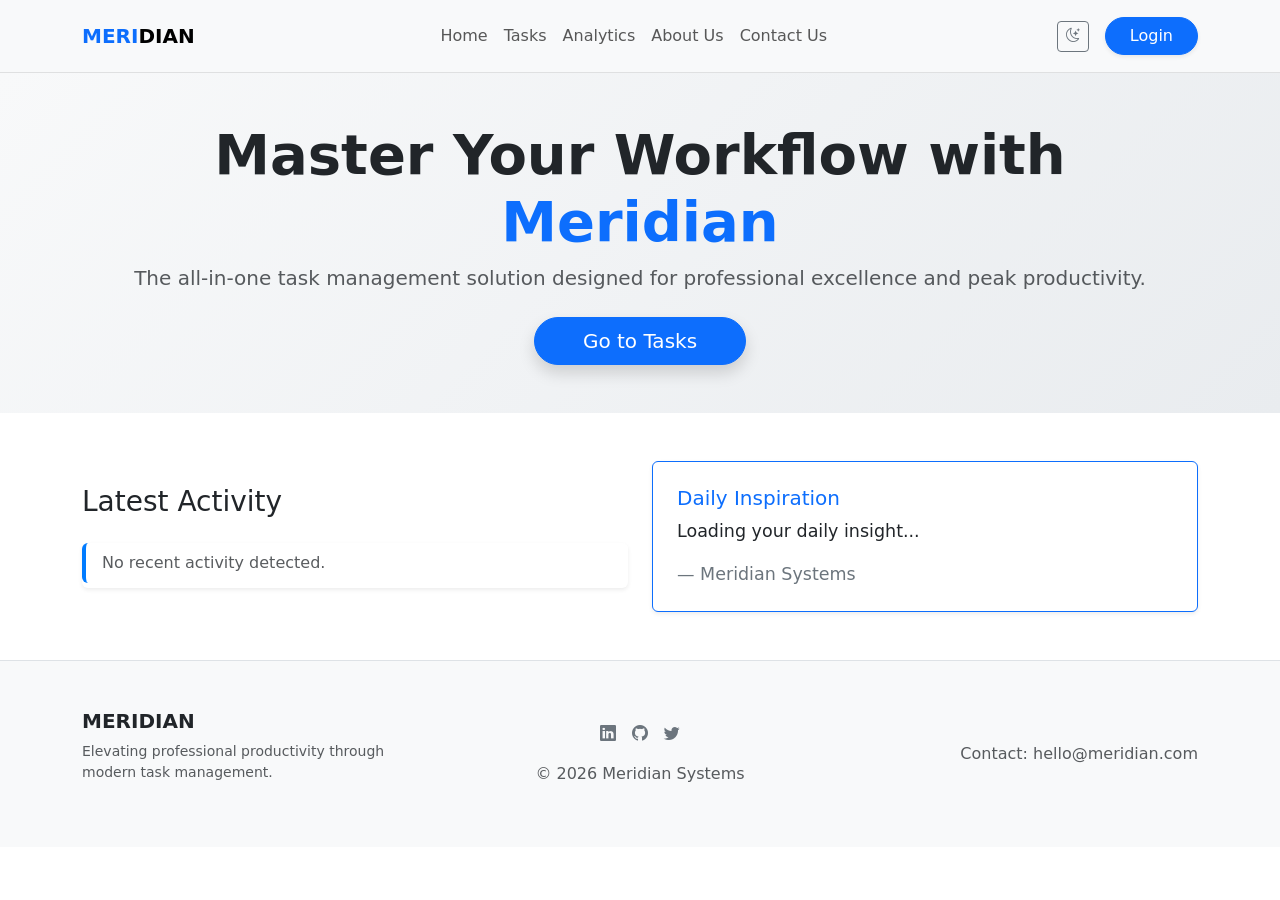
==== index.html @ 21f2f304 "Fix: Improve text visibility in Header and Footer during Dark Mode using CSS overrides" ====
<!DOCTYPE html>
<html lang="en">
<head>
    <meta charset="UTF-8">
    <meta name="viewport" content="width=device-width, initial-scale=1.0">
    <title>Meridian | Home</title>
    
    <meta name="description" content="Meridian: Professional Task Management for high-performance teams.">

    <link href="https://cdn.jsdelivr.net/npm/bootstrap@5.3.0/dist/css/bootstrap.min.css" rel="stylesheet">
    <link rel="stylesheet" href="https://cdn.jsdelivr.net/npm/bootstrap-icons@1.11.0/font/bootstrap-icons.css">
    
    <link rel="stylesheet" href="css/global.css">
    <link rel="stylesheet" href="css/home.css">

    <script src="https://code.jquery.com/jquery-3.7.1.min.js" defer></script>
    <script src="js/main.js" defer></script>
    <script src="js/api.js" defer></script>
</head>
<body class="d-flex flex-column min-vh-100">

    <div id="header-placeholder"></div>

    <main id="home-content">
        <section class="hero-section py-5 bg-light">
            <div class="container text-center">
                <h1 class="display-4 fw-bold">Master Your Workflow with <span class="text-primary">Meridian</span></h1>
                <p class="lead text-muted mb-4">The all-in-one task management solution designed for professional excellence and peak productivity.</p>
                <a href="tasks.html" class="btn btn-primary btn-lg px-5 rounded-pill shadow">Go to Tasks</a>
            </div>
        </section>

        <section class="activity-section py-5">
            <div class="container">
                <div class="row align-items-center">
                    <div class="col-md-6">
                        <h2 class="h3 mb-4">Latest Activity</h2>
                        <ul id="activity-list" class="list-group list-group-flush shadow-sm rounded">
                            <li class="list-group-item text-muted">No recent activity detected.</li>
                        </ul>
                    </div>
                    <div class="col-md-6">
                        <div id="api-quote-container" class="p-4 border rounded shadow-sm bg-white border-primary">
                            <h4 class="h5 text-primary">Daily Inspiration</h4>
                            <blockquote class="blockquote mb-0">
                                <p id="quote-text" class="small">Loading your daily insight...</p>
                                <footer id="quote-author" class="blockquote-footer mt-1">Meridian Systems</footer>
                            </blockquote>
                        </div>
                    </div>
                </div>
            </div>
        </section>
    </main>

    <div id="footer-placeholder"></div>

</body>
</html>
---- css/global.css ----
/* Meridian Global Styles */
:root {
    --meridian-primary: #007bff; /* Professional Blue */
    --meridian-dark: #121212;
    --meridian-light: #ffffff;
    --transition-speed: 0.3s;
}

body {
    transition: background-color var(--transition-speed), color var(--transition-speed);
}

/* Sticky Header styling [cite: 18] */
.sticky-header {
    position: sticky;
    top: 0;
    z-index: 1000;
    backdrop-filter: blur(10px); /* Modern glassmorphism */
    border-bottom: 1px solid rgba(0,0,0,0.1);
}

/* Dark Mode Overrides [cite: 22] */
body.dark-mode {
    background-color: var(--meridian-dark);
    color: var(--meridian-light);
}

body.dark-mode .sticky-header {
    background-color: rgba(18, 18, 18, 0.8);
    border-bottom-color: rgba(255,255,255,0.1);
}

/* Dark Mode Refinements */
body.dark-mode {
    background-color: #121212;
    color: #e0e0e0;
}

/* Ensure injected nav changes color */
body.dark-mode .navbar {
    background-color: #1f1f1f !important;
    border-bottom: 1px solid #333;
}

body.dark-mode .nav-link {
    color: #b0b0b0 !important;
}

body.dark-mode .nav-link.active {
    color: var(--meridian-primary) !important;
}

body.dark-mode .bg-light {
    background-color: #1a1a1a !important;
}

/* Smooth transitions for all themeable elements */
.navbar, .nav-link, body, .btn, .card, .list-group-item {
    transition: background-color 0.3s ease, color 0.3s ease, border-color 0.3s ease;
}
---- css/home.css ----
/* Home Page Specifics */
.hero-section {
    padding: 100px 0;
    background: linear-gradient(135deg, #f8f9fa 0%, #e9ecef 100%);
}

#activity-list .list-group-item {
    border-left: 4px solid var(--meridian-primary);
    margin-bottom: 5px;
    transition: transform 0.2s;
}

#activity-list .list-group-item:hover {
    transform: translateX(10px);
    background-color: rgba(0, 123, 255, 0.05);
}

#api-quote-container {
    transition: all 0.3s ease;
}

body.dark-mode .hero-section {
    background: linear-gradient(135deg, #1a1a1a 0%, #121212 100%);
}

body.dark-mode #api-quote-container {
    background-color: #1e1e1e;
    border-color: #333;
}
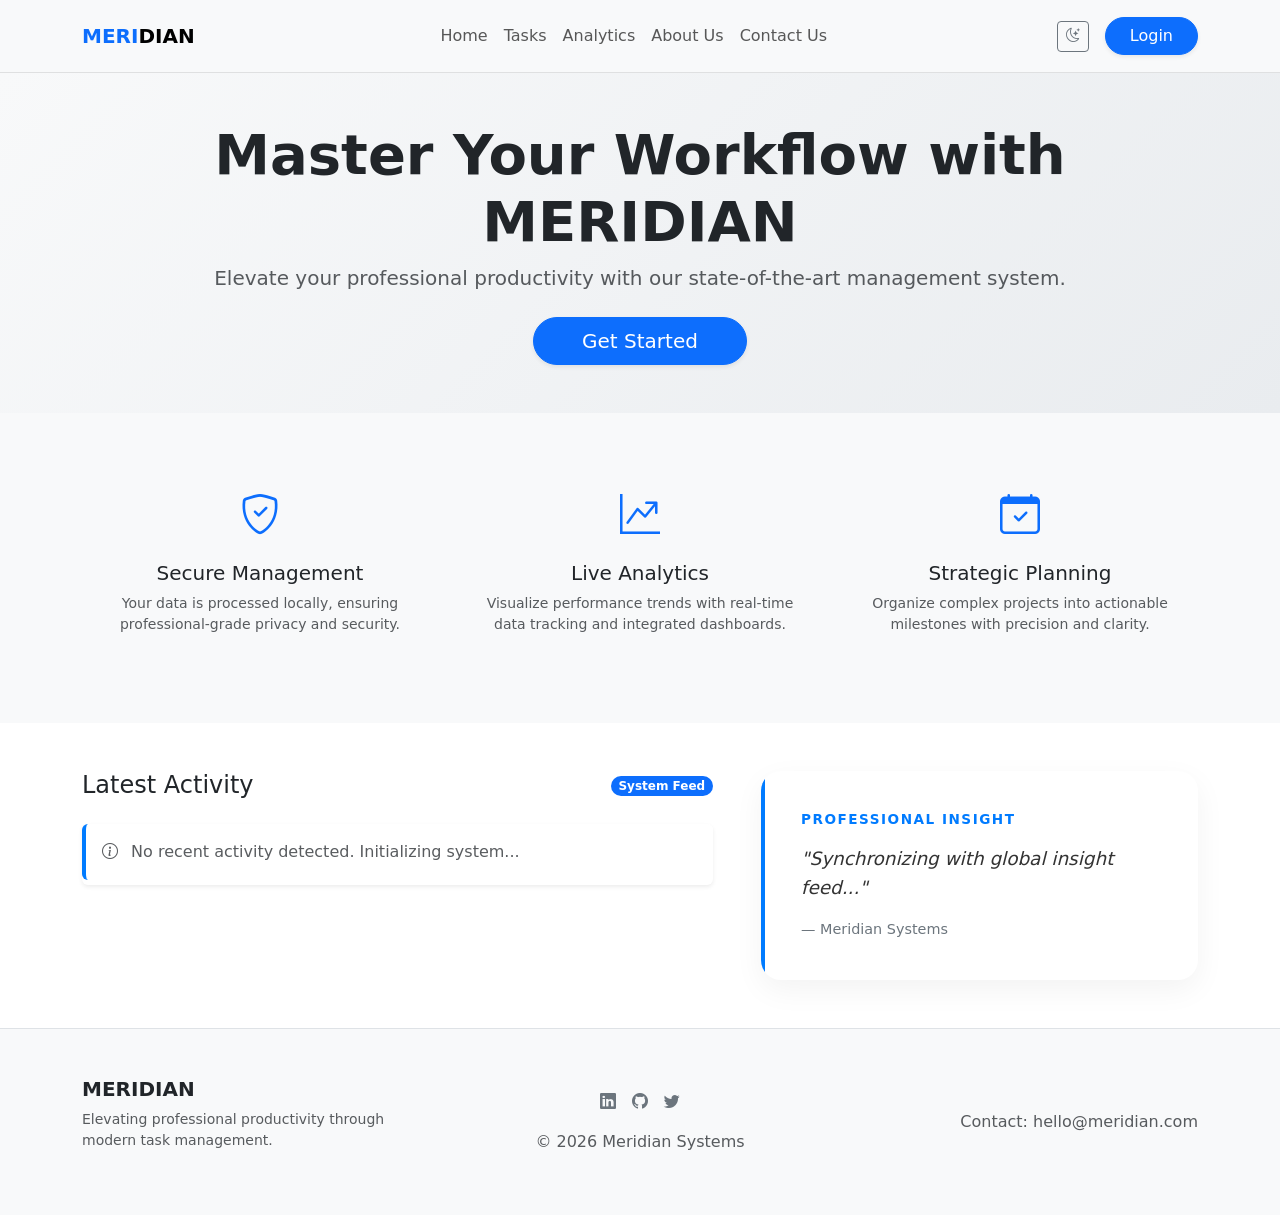
==== commit c9255319: "UI: Replace Adaptive UI section with Strategic Planning for a more professional home page tone" ====
--- a/index.html
+++ b/index.html
@@ -3,9 +3,10 @@
 <head>
     <meta charset="UTF-8">
     <meta name="viewport" content="width=device-width, initial-scale=1.0">
-    <title>Meridian | Home</title>
+    <title>Meridian | Professional Task Management</title>
     
-    <meta name="description" content="Meridian: Professional Task Management for high-performance teams.">
+    <meta name="description" content="Meridian: A modern task management solution for professional productivity.">
+    <meta name="author" content="Your Name">
 
     <link href="https://cdn.jsdelivr.net/npm/bootstrap@5.3.0/dist/css/bootstrap.min.css" rel="stylesheet">
     <link rel="stylesheet" href="https://cdn.jsdelivr.net/npm/bootstrap-icons@1.11.0/font/bootstrap-icons.css">
@@ -14,6 +15,7 @@
     <link rel="stylesheet" href="css/home.css">
 
     <script src="https://code.jquery.com/jquery-3.7.1.min.js" defer></script>
+    <script src="https://cdn.jsdelivr.net/npm/bootstrap@5.3.0/dist/js/bootstrap.bundle.min.js" defer></script>
     <script src="js/main.js" defer></script>
     <script src="js/api.js" defer></script>
 </head>
@@ -21,36 +23,72 @@
 
     <div id="header-placeholder"></div>
 
-    <main id="home-content">
-        <section class="hero-section py-5 bg-light">
+    <main id="home-content" class="flex-grow-1">
+        
+        <section class="hero-section py-5">
             <div class="container text-center">
-                <h1 class="display-4 fw-bold">Master Your Workflow with <span class="text-primary">Meridian</span></h1>
-                <p class="lead text-muted mb-4">The all-in-one task management solution designed for professional excellence and peak productivity.</p>
-                <a href="tasks.html" class="btn btn-primary btn-lg px-5 rounded-pill shadow">Go to Tasks</a>
+                <h1 class="display-4 fw-bold">Master Your Workflow with <span class="brand-accent">MERI</span>DIAN</h1>
+                <p class="lead text-muted mb-4">Elevate your professional productivity with our state-of-the-art management system.</p>
+                <a href="tasks.html" class="btn btn-primary btn-lg px-5 rounded-pill shadow-sm">Get Started</a>
+            </div>
+        </section>
+
+        <section class="features-section py-5 bg-light">
+            <div class="container">
+                <div class="row g-4">
+                    <div class="col-md-4">
+                        <div class="feature-card p-4 text-center">
+                            <i class="bi bi-shield-check text-primary fs-1"></i>
+                            <h3 class="h5 mt-3">Secure Management</h3>
+                            <p class="text-muted small">Your data is processed locally, ensuring professional-grade privacy and security.</p>
+                        </div>
+                    </div>
+                    <div class="col-md-4">
+                        <div class="feature-card p-4 text-center">
+                            <i class="bi bi-graph-up-arrow text-primary fs-1"></i>
+                            <h3 class="h5 mt-3">Live Analytics</h3>
+                            <p class="text-muted small">Visualize performance trends with real-time data tracking and integrated dashboards.</p>
+                        </div>
+                    </div>
+                    <div class="col-md-4">
+                        <div class="feature-card p-4 text-center">
+                            <i class="bi bi-calendar-check text-primary fs-1"></i>
+                            <h3 class="h5 mt-3">Strategic Planning</h3>
+                            <p class="text-muted small">Organize complex projects into actionable milestones with precision and clarity.</p>
+                        </div>
+                    </div>
+                </div>
             </div>
         </section>
 
         <section class="activity-section py-5">
             <div class="container">
-                <div class="row align-items-center">
-                    <div class="col-md-6">
-                        <h2 class="h3 mb-4">Latest Activity</h2>
+                <div class="row g-5">
+                    <div class="col-lg-7">
+                        <div class="d-flex align-items-center justify-content-between mb-4">
+                            <h2 class="h4 mb-0">Latest Activity</h2>
+                            <span class="badge bg-primary rounded-pill">System Feed</span>
+                        </div>
                         <ul id="activity-list" class="list-group list-group-flush shadow-sm rounded">
-                            <li class="list-group-item text-muted">No recent activity detected.</li>
+                            <li class="list-group-item text-muted py-3">
+                                <i class="bi bi-info-circle me-2"></i> No recent activity detected. Initializing system...
+                            </li>
                         </ul>
                     </div>
-                    <div class="col-md-6">
-                        <div id="api-quote-container" class="p-4 border rounded shadow-sm bg-white border-primary">
-                            <h4 class="h5 text-primary">Daily Inspiration</h4>
+
+                    <div class="col-lg-5">
+                        <div id="api-quote-container">
+                            <h4 class="mb-3">Professional Insight</h4>
                             <blockquote class="blockquote mb-0">
-                                <p id="quote-text" class="small">Loading your daily insight...</p>
-                                <footer id="quote-author" class="blockquote-footer mt-1">Meridian Systems</footer>
+                                <p id="quote-text">"Synchronizing with global insight feed..."</p>
+                                <footer id="quote-author" class="blockquote-footer mt-2">Meridian Systems</footer>
                             </blockquote>
                         </div>
                     </div>
                 </div>
             </div>
         </section>
+
     </main>
 
     <div id="footer-placeholder"></div>
--- a/css/global.css
+++ b/css/global.css
@@ -10,7 +10,7 @@
     transition: background-color var(--transition-speed), color var(--transition-speed);
 }
 
-/* Sticky Header styling [cite: 18] */
+/* Sticky Header styling */
 .sticky-header {
     position: sticky;
     top: 0;
@@ -19,10 +19,63 @@
     border-bottom: 1px solid rgba(0,0,0,0.1);
 }
 
-/* Dark Mode Overrides [cite: 22] */
+/* --- FIX: Modern Navigation Hover Effects --- */
+.nav-link {
+    position: relative;
+    font-weight: 500;
+    transition: color 0.3s ease, transform 0.2s ease !important;
+}
+
+/* Fixed: Modern color change and slight lift on hover */
+.nav-link:hover {
+    color: var(--meridian-primary) !important;
+    transform: translateY(-2px); 
+}
+
+/* Fixed: Modern indicator for the Active page */
+.nav-link.active {
+    color: var(--meridian-primary) !important;
+    font-weight: 700;
+}
+
+/* --- Dark Mode Base Overrides --- */
 body.dark-mode {
     background-color: var(--meridian-dark);
-    color: var(--meridian-light);
+    color: #e0e0e0; 
+}
+
+/* --- Dark Mode Visibility Overrides for Header/Footer --- */
+body.dark-mode .navbar, 
+body.dark-mode footer,
+body.dark-mode .bg-light {
+    background-color: #1f1f1f !important;
+    color: #f8f9fa !important;
+}
+
+body.dark-mode .text-muted {
+    color: #b0b0b0 !important;
+}
+
+body.dark-mode .nav-link {
+    color: #e0e0e0 !important;
+}
+
+/* Fixed: Hover state for dark mode specifically */
+body.dark-mode .nav-link:hover {
+    color: #4dabff !important; /* Slightly lighter blue for better contrast on dark */
+}
+
+body.dark-mode .navbar-brand {
+    color: #ffffff !important;
+}
+
+body.dark-mode .border-top,
+body.dark-mode .border-bottom {
+    border-color: #333 !important;
+}
+
+body.dark-mode footer .text-secondary {
+    color: #adb5bd !important;
 }
 
 body.dark-mode .sticky-header {
@@ -30,30 +83,6 @@
     border-bottom-color: rgba(255,255,255,0.1);
 }
 
-/* Dark Mode Refinements */
-body.dark-mode {
-    background-color: #121212;
-    color: #e0e0e0;
-}
-
-/* Ensure injected nav changes color */
-body.dark-mode .navbar {
-    background-color: #1f1f1f !important;
-    border-bottom: 1px solid #333;
-}
-
-body.dark-mode .nav-link {
-    color: #b0b0b0 !important;
-}
-
-body.dark-mode .nav-link.active {
-    color: var(--meridian-primary) !important;
-}
-
-body.dark-mode .bg-light {
-    background-color: #1a1a1a !important;
-}
-
 /* Smooth transitions for all themeable elements */
 .navbar, .nav-link, body, .btn, .card, .list-group-item {
     transition: background-color 0.3s ease, color 0.3s ease, border-color 0.3s ease;
--- a/css/home.css
+++ b/css/home.css
@@ -15,15 +15,81 @@
     background-color: rgba(0, 123, 255, 0.05);
 }
 
+/* --- Professional Quote Container --- */
 #api-quote-container {
-    transition: all 0.3s ease;
+    padding: 2.5rem;
+    border: none; 
+    border-radius: 1.25rem;
+    background: #ffffff;
+    box-shadow: 0 10px 30px rgba(0, 0, 0, 0.05); 
+    transition: background-color 0.4s ease, box-shadow 0.4s ease;
+    position: relative;
+    overflow: hidden;
 }
 
+#api-quote-container::before {
+    content: "";
+    position: absolute;
+    top: 0;
+    left: 0;
+    width: 4px;
+    height: 100%;
+    background: var(--meridian-primary); 
+}
+
+/* Fixed: Locked typography to prevent size/font jumping on toggle */
+#api-quote-container h4 {
+    font-size: 0.85rem !important;
+    font-weight: 700 !important;
+    text-transform: uppercase;
+    letter-spacing: 1.5px;
+    margin-bottom: 1rem;
+    color: var(--meridian-primary);
+    font-family: inherit !important; 
+}
+
+#quote-text {
+    font-style: italic;
+    font-size: 1.15rem !important;
+    line-height: 1.6;
+    color: #333;
+    display: block;
+    margin-bottom: 1rem;
+}
+
+/* Fixed: Completely reset the footer to prevent Bootstrap block backgrounds */
+.blockquote-footer {
+    display: block;
+    font-size: 0.9rem !important;
+    color: #6c757d !important;
+    background-color: transparent !important;
+    border: none !important;
+    padding: 0 !important;
+    margin-top: 0.5rem;
+}
+
+/* --- Dark Mode Refinements --- */
 body.dark-mode .hero-section {
     background: linear-gradient(135deg, #1a1a1a 0%, #121212 100%);
 }
 
 body.dark-mode #api-quote-container {
-    background-color: #1e1e1e;
-    border-color: #333;
+    background: rgba(255, 255, 255, 0.05) !important; 
+    backdrop-filter: blur(10px);
+    border: 1px solid rgba(255, 255, 255, 0.1);
+    box-shadow: 0 20px 40px rgba(0, 0, 0, 0.4);
+}
+
+body.dark-mode #quote-text {
+    color: #e0e0e0 !important; 
+}
+
+/* Fixed: Ensure author text is visible but subtle in dark mode */
+body.dark-mode .blockquote-footer {
+    color: #adb5bd !important;
+}
+
+/* Fixed: Title color remains consistent in dark mode */
+body.dark-mode #api-quote-container h4 {
+    color: var(--meridian-primary) !important;
 }
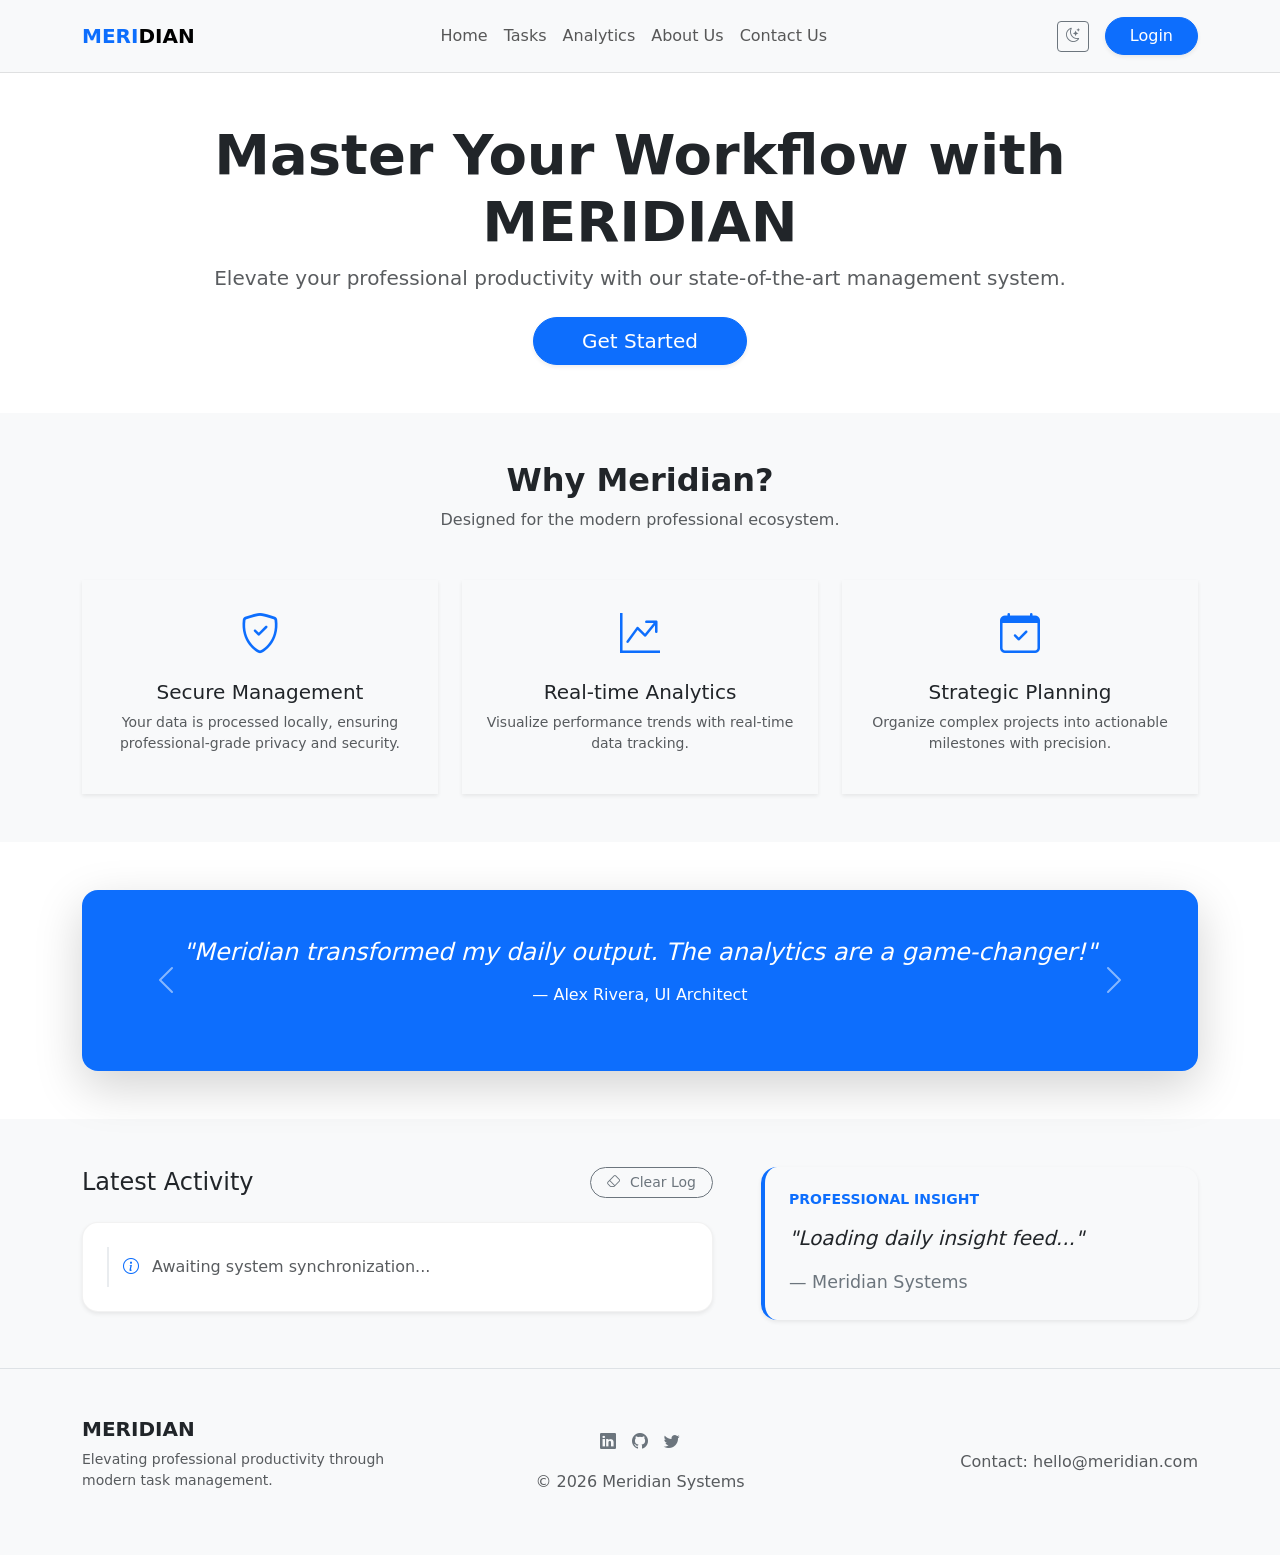
==== commit 8452f450: "UI: Tried to change testimonial carousel to dynamically match global theme states" ====
--- a/index.html
+++ b/index.html
@@ -35,52 +35,87 @@
 
         <section class="features-section py-5 bg-light">
             <div class="container">
+                <div class="text-center mb-5">
+                    <h2 class="fw-bold">Why Meridian?</h2>
+                    <p class="text-muted">Designed for the modern professional ecosystem.</p>
+                </div>
                 <div class="row g-4">
                     <div class="col-md-4">
-                        <div class="feature-card p-4 text-center">
+                        <div class="feature-card p-4 text-center h-100 shadow-sm">
                             <i class="bi bi-shield-check text-primary fs-1"></i>
                             <h3 class="h5 mt-3">Secure Management</h3>
                             <p class="text-muted small">Your data is processed locally, ensuring professional-grade privacy and security.</p>
                         </div>
                     </div>
                     <div class="col-md-4">
-                        <div class="feature-card p-4 text-center">
+                        <div class="feature-card p-4 text-center h-100 shadow-sm">
                             <i class="bi bi-graph-up-arrow text-primary fs-1"></i>
-                            <h3 class="h5 mt-3">Live Analytics</h3>
-                            <p class="text-muted small">Visualize performance trends with real-time data tracking and integrated dashboards.</p>
+                            <h3 class="h5 mt-3">Real-time Analytics</h3>
+                            <p class="text-muted small">Visualize performance trends with real-time data tracking.</p>
                         </div>
                     </div>
                     <div class="col-md-4">
-                        <div class="feature-card p-4 text-center">
+                        <div class="feature-card p-4 text-center h-100 shadow-sm">
                             <i class="bi bi-calendar-check text-primary fs-1"></i>
                             <h3 class="h5 mt-3">Strategic Planning</h3>
-                            <p class="text-muted small">Organize complex projects into actionable milestones with precision and clarity.</p>
+                            <p class="text-muted small">Organize complex projects into actionable milestones with precision.</p>
                         </div>
                     </div>
                 </div>
             </div>
         </section>
 
-        <section class="activity-section py-5">
+        <section class="py-5">
+            <div class="container">
+                <div id="meridianCarousel" class="carousel slide shadow-lg rounded-4 overflow-hidden" data-bs-ride="carousel">
+                    <div class="carousel-inner">
+                        <div class="carousel-item active bg-primary text-white p-5 text-center">
+                            <h4 class="fst-italic">"Meridian transformed my daily output. The analytics are a game-changer!"</h4>
+                            <p class="mt-3">— Alex Rivera, UI Architect</p>
+                        </div>
+                        <div class="carousel-item bg-dark text-white p-5 text-center">
+                            <h4 class="fst-italic">"The cleanest task manager I've used. Dark mode is incredibly professional."</h4>
+                            <p class="mt-3">— Sarah Chen, Senior Developer</p>
+                        </div>
+                    </div>
+                    <button class="carousel-control-prev" type="button" data-bs-target="#meridianCarousel" data-bs-slide="prev">
+                        <span class="carousel-control-prev-icon" aria-hidden="true"></span>
+                        <span class="visually-hidden">Previous</span>
+                    </button>
+                    <button class="carousel-control-next" type="button" data-bs-target="#meridianCarousel" data-bs-slide="next">
+                        <span class="carousel-control-next-icon" aria-hidden="true"></span>
+                        <span class="visually-hidden">Next</span>
+                    </button>
+                </div>
+            </div>
+        </section>
+
+        <section class="activity-section py-5 bg-light">
             <div class="container">
                 <div class="row g-5">
                     <div class="col-lg-7">
-                        <div class="d-flex align-items-center justify-content-between mb-4">
+                        <div class="d-flex justify-content-between align-items-center mb-4">
                             <h2 class="h4 mb-0">Latest Activity</h2>
-                            <span class="badge bg-primary rounded-pill">System Feed</span>
+                            <button id="clear-activity" class="btn btn-sm btn-outline-secondary rounded-pill px-3">
+                                <i class="bi bi-eraser me-1"></i> Clear Log
+                            </button>
                         </div>
-                        <ul id="activity-list" class="list-group list-group-flush shadow-sm rounded">
-                            <li class="list-group-item text-muted py-3">
-                                <i class="bi bi-info-circle me-2"></i> No recent activity detected. Initializing system...
-                            </li>
-                        </ul>
+                        
+                        <div class="activity-timeline shadow-sm bg-white p-4 rounded-4">
+                            <ul id="activity-list" class="list-unstyled mb-0">
+                                <li class="text-muted py-2">
+                                    <i class="bi bi-info-circle me-2 text-primary"></i> 
+                                    Awaiting system synchronization...
+                                </li>
+                            </ul>
+                        </div>
                     </div>
 
                     <div class="col-lg-5">
-                        <div id="api-quote-container">
-                            <h4 class="mb-3">Professional Insight</h4>
+                        <div id="api-quote-container" class="h-100 p-4 rounded-4 shadow-sm border-start border-primary border-4">
+                            <h4 class="mb-3 text-uppercase small fw-bold text-primary">Professional Insight</h4>
                             <blockquote class="blockquote mb-0">
-                                <p id="quote-text">"Synchronizing with global insight feed..."</p>
+                                <p id="quote-text" class="fs-5 fst-italic">"Loading daily insight feed..."</p>
                                 <footer id="quote-author" class="blockquote-footer mt-2">Meridian Systems</footer>
                             </blockquote>
                         </div>
--- a/css/home.css
+++ b/css/home.css
@@ -1,95 +1,96 @@
-/* Home Page Specifics */
-.hero-section {
-    padding: 100px 0;
-    background: linear-gradient(135deg, #f8f9fa 0%, #e9ecef 100%);
+/* FIXED: Modern Activity Timeline Styling */
+.activity-timeline {
+    border: 1px solid rgba(0,0,0,0.05);
+    max-height: 400px;
+    overflow-y: auto;
 }
 
-#activity-list .list-group-item {
-    border-left: 4px solid var(--meridian-primary);
-    margin-bottom: 5px;
-    transition: transform 0.2s;
+/* Timeline vertical line effect */
+#activity-list {
+    position: relative;
+    padding-left: 1rem;
 }
 
-#activity-list .list-group-item:hover {
-    transform: translateX(10px);
-    background-color: rgba(0, 123, 255, 0.05);
+#activity-list::before {
+    content: '';
+    position: absolute;
+    left: 0;
+    top: 0;
+    bottom: 0;
+    width: 2px;
+    background: #e9ecef; /* Line behind the icons */
 }
 
-/* --- Professional Quote Container --- */
-#api-quote-container {
-    padding: 2.5rem;
-    border: none; 
-    border-radius: 1.25rem;
-    background: #ffffff;
-    box-shadow: 0 10px 30px rgba(0, 0, 0, 0.05); 
-    transition: background-color 0.4s ease, box-shadow 0.4s ease;
+/* Timeline items */
+.activity-item {
     position: relative;
-    overflow: hidden;
+    padding-bottom: 1.5rem;
+    padding-left: 1.5rem;
 }
 
-#api-quote-container::before {
-    content: "";
+.activity-item::before {
+    content: '';
     position: absolute;
-    top: 0;
-    left: 0;
-    width: 4px;
-    height: 100%;
-    background: var(--meridian-primary); 
+    left: -1.45rem; /* Aligns with the vertical line */
+    top: 0.25rem;
+    width: 12px;
+    height: 12px;
+    border-radius: 50%;
+    background: var(--meridian-primary);
+    border: 3px solid #fff;
+    z-index: 1;
 }
 
-/* Fixed: Locked typography to prevent size/font jumping on toggle */
-#api-quote-container h4 {
-    font-size: 0.85rem !important;
-    font-weight: 700 !important;
-    text-transform: uppercase;
-    letter-spacing: 1.5px;
-    margin-bottom: 1rem;
-    color: var(--meridian-primary);
-    font-family: inherit !important; 
+/* FIXED: Dark Mode Compatibility for Timeline */
+body.dark-mode .activity-timeline {
+    background-color: #1f1f1f !important;
+    border-color: #333;
 }
 
-#quote-text {
-    font-style: italic;
-    font-size: 1.15rem !important;
-    line-height: 1.6;
-    color: #333;
-    display: block;
-    margin-bottom: 1rem;
+body.dark-mode #activity-list::before {
+    background: #444;
 }
 
-/* Fixed: Completely reset the footer to prevent Bootstrap block backgrounds */
-.blockquote-footer {
-    display: block;
-    font-size: 0.9rem !important;
-    color: #6c757d !important;
-    background-color: transparent !important;
-    border: none !important;
-    padding: 0 !important;
-    margin-top: 0.5rem;
+body.dark-mode .activity-item::before {
+    border-color: #1f1f1f;
 }
 
-/* --- Dark Mode Refinements --- */
-body.dark-mode .hero-section {
-    background: linear-gradient(135deg, #1a1a1a 0%, #121212 100%);
+/* --- FIXED: Dynamic Testimonial Carousel Theme --- */
+.testimonial-card {
+    background-color: #ffffff; /* Default light mode background */
+    color: #212529; /* Default dark text */
+    transition: background-color var(--transition-speed) ease, color var(--transition-speed) ease;
+    min-height: 250px;
+    display: flex;
+    flex-direction: column;
+    justify-content: center;
+    align-items: center;
 }
 
-body.dark-mode #api-quote-container {
-    background: rgba(255, 255, 255, 0.05) !important; 
-    backdrop-filter: blur(10px);
-    border: 1px solid rgba(255, 255, 255, 0.1);
-    box-shadow: 0 20px 40px rgba(0, 0, 0, 0.4);
+/* Specific styling for the fst-italic quotes to ensure they stand out */
+.testimonial-card h4 {
+    font-weight: 500;
+    max-width: 800px;
+    margin: 0 auto;
 }
 
-body.dark-mode #quote-text {
-    color: #e0e0e0 !important; 
+/* FIXED: Dark Mode Testimonial Override */
+body.dark-mode .testimonial-card {
+    background-color: #1f1f1f !important; /* Matches your current dark mode surface color */
+    color: #f8f9fa !important; /* High contrast light text */
 }
 
-/* Fixed: Ensure author text is visible but subtle in dark mode */
-body.dark-mode .blockquote-footer {
-    color: #adb5bd !important;
+/* Ensuring carousel controls are visible in both modes */
+.carousel-control-prev-icon,
+.carousel-control-next-icon {
+    filter: invert(0); /* Default */
+    transition: filter 0.3s ease;
 }
 
-/* Fixed: Title color remains consistent in dark mode */
-body.dark-mode #api-quote-container h4 {
-    color: var(--meridian-primary) !important;
-}+body.dark-mode .carousel-control-prev-icon,
+body.dark-mode .carousel-control-next-icon {
+    filter: invert(1); /* Makes controls white/visible on dark backgrounds */
+}
+
+/* --- End of Carousel Fix --- */
+
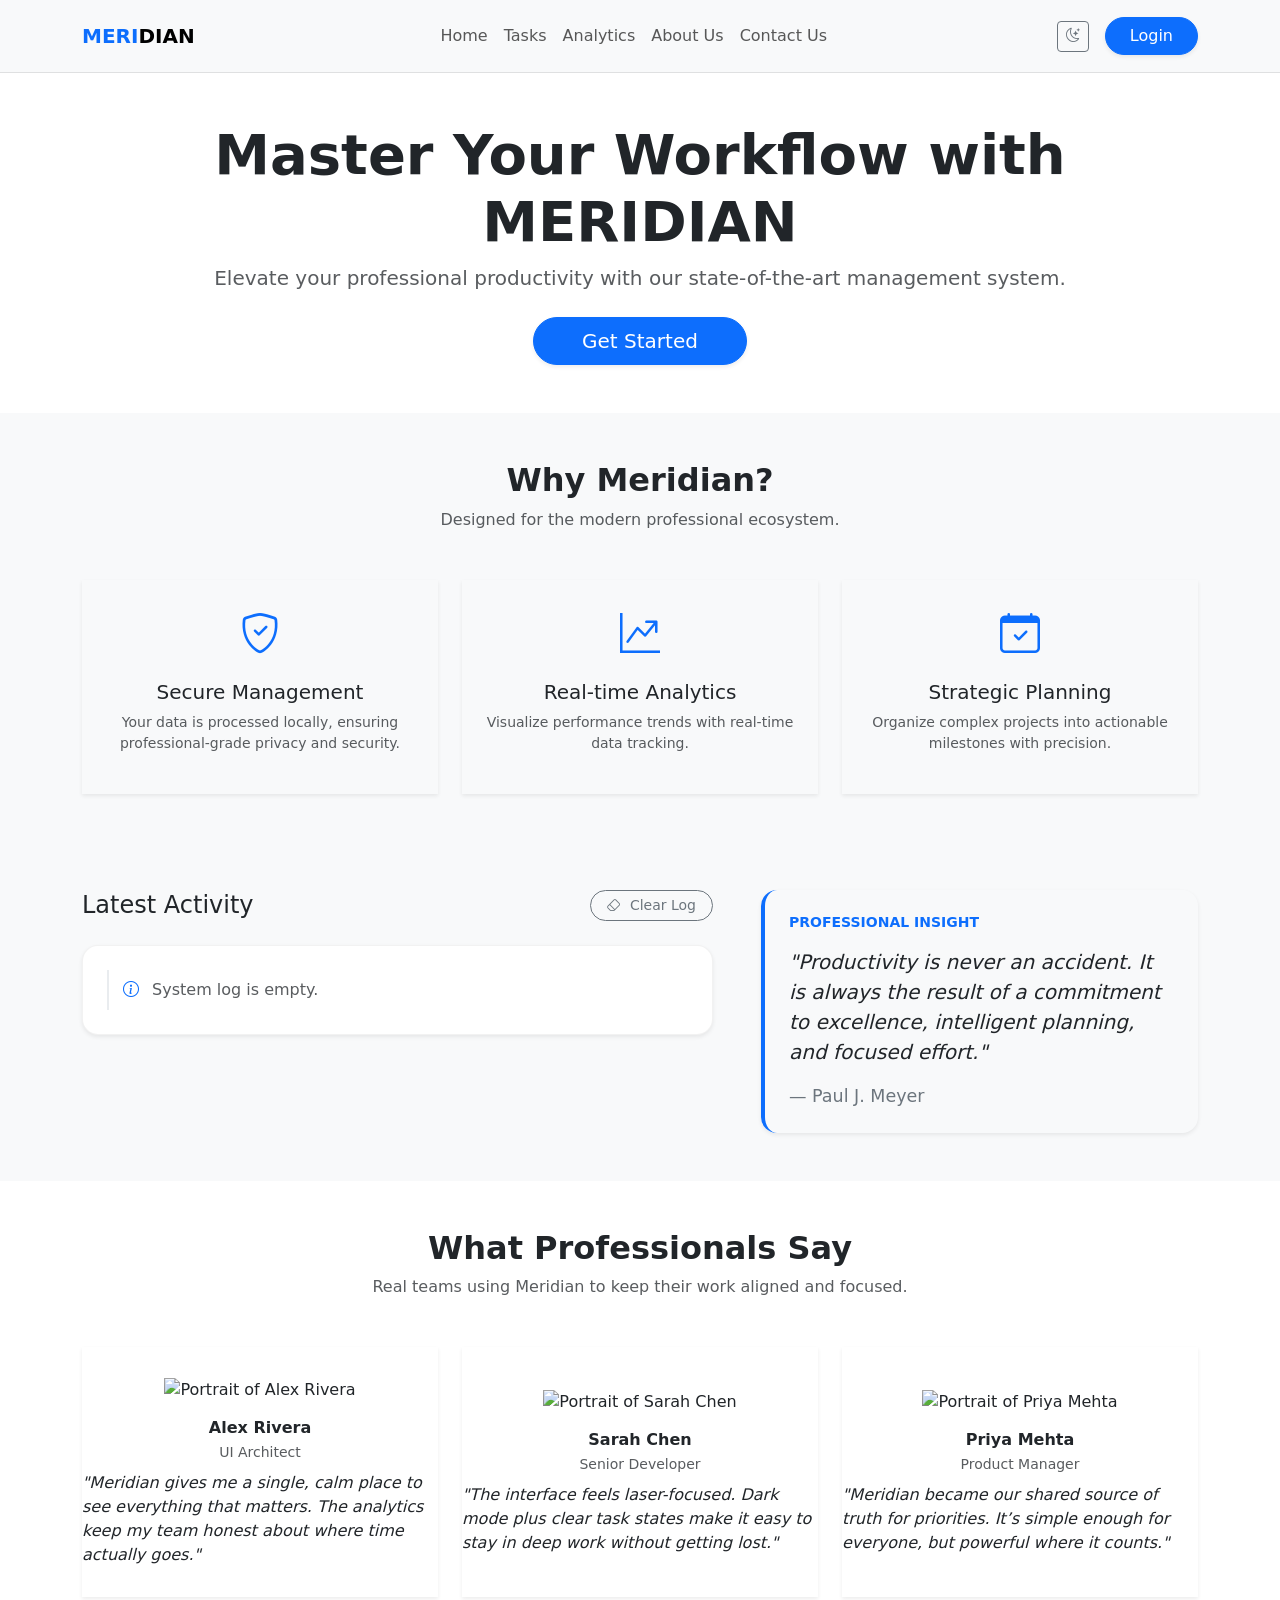
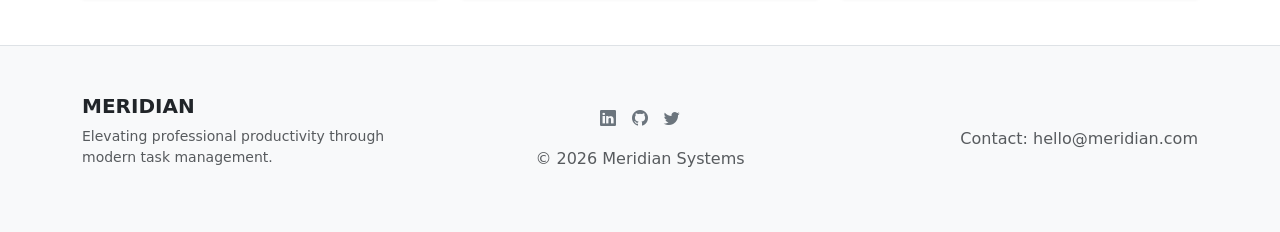
==== commit 872e4d8b: "Changed the Testimonials section and added more accurate avatars" ====
--- a/index.html
+++ b/index.html
@@ -3,7 +3,7 @@
 <head>
     <meta charset="UTF-8">
     <meta name="viewport" content="width=device-width, initial-scale=1.0">
-    <title>Meridian | Professional Task Management</title>
+    <title>Meridian | Home</title>
     
     <meta name="description" content="Meridian: A modern task management solution for professional productivity.">
     <meta name="author" content="Your Name">
@@ -65,30 +65,6 @@
             </div>
         </section>
 
-        <section class="py-5">
-            <div class="container">
-                <div id="meridianCarousel" class="carousel slide shadow-lg rounded-4 overflow-hidden" data-bs-ride="carousel">
-                    <div class="carousel-inner">
-                        <div class="carousel-item active bg-primary text-white p-5 text-center">
-                            <h4 class="fst-italic">"Meridian transformed my daily output. The analytics are a game-changer!"</h4>
-                            <p class="mt-3">— Alex Rivera, UI Architect</p>
-                        </div>
-                        <div class="carousel-item bg-dark text-white p-5 text-center">
-                            <h4 class="fst-italic">"The cleanest task manager I've used. Dark mode is incredibly professional."</h4>
-                            <p class="mt-3">— Sarah Chen, Senior Developer</p>
-                        </div>
-                    </div>
-                    <button class="carousel-control-prev" type="button" data-bs-target="#meridianCarousel" data-bs-slide="prev">
-                        <span class="carousel-control-prev-icon" aria-hidden="true"></span>
-                        <span class="visually-hidden">Previous</span>
-                    </button>
-                    <button class="carousel-control-next" type="button" data-bs-target="#meridianCarousel" data-bs-slide="next">
-                        <span class="carousel-control-next-icon" aria-hidden="true"></span>
-                        <span class="visually-hidden">Next</span>
-                    </button>
-                </div>
-            </div>
-        </section>
 
         <section class="activity-section py-5 bg-light">
             <div class="container">
@@ -115,10 +91,54 @@
                         <div id="api-quote-container" class="h-100 p-4 rounded-4 shadow-sm border-start border-primary border-4">
                             <h4 class="mb-3 text-uppercase small fw-bold text-primary">Professional Insight</h4>
                             <blockquote class="blockquote mb-0">
-                                <p id="quote-text" class="fs-5 fst-italic">"Loading daily insight feed..."</p>
+                                <p id="quote-text" class="fs-5 fst-italic">"Loading quote of the day..."</p>
                                 <footer id="quote-author" class="blockquote-footer mt-2">Meridian Systems</footer>
                             </blockquote>
                         </div>
+                    </div>
+                </div>
+            </div>
+        </section>
+
+        <section class="testimonials-section py-5">
+            <div class="container">
+                <div class="text-center mb-5">
+                    <h2 class="fw-bold">What Professionals Say</h2>
+                    <p class="text-muted mb-0">Real teams using Meridian to keep their work aligned and focused.</p>
+                </div>
+
+                <div class="row g-4">
+                    <div class="col-md-4">
+                        <article class="testimonial-card h-100 shadow-sm">
+                            <div class="testimonial-avatar mb-3">
+                                <img src="/assets/avatars/UI Architect.png" alt="Portrait of Alex Rivera">
+                            </div>
+                            <h3 class="h6 fw-bold mb-1">Alex Rivera</h3>
+                            <p class="text-muted small mb-2">UI Architect</p>
+                            <p class="fst-italic mb-0">"Meridian gives me a single, calm place to see everything that matters. The analytics keep my team honest about where time actually goes."</p>
+                        </article>
+                    </div>
+
+                    <div class="col-md-4">
+                        <article class="testimonial-card h-100 shadow-sm">
+                            <div class="testimonial-avatar mb-3">
+                                <img src="/assets/avatars/Senior Developer.png" alt="Portrait of Sarah Chen">
+                            </div>
+                            <h3 class="h6 fw-bold mb-1">Sarah Chen</h3>
+                            <p class="text-muted small mb-2">Senior Developer</p>
+                            <p class="fst-italic mb-0">"The interface feels laser-focused. Dark mode plus clear task states make it easy to stay in deep work without getting lost."</p>
+                        </article>
+                    </div>
+
+                    <div class="col-md-4">
+                        <article class="testimonial-card h-100 shadow-sm">
+                            <div class="testimonial-avatar mb-3">
+                                <img src="/assets/avatars/Product Manager.png" alt="Portrait of Priya Mehta">
+                            </div>
+                            <h3 class="h6 fw-bold mb-1">Priya Mehta</h3>
+                            <p class="text-muted small mb-2">Product Manager</p>
+                            <p class="fst-italic mb-0">"Meridian became our shared source of truth for priorities. It’s simple enough for everyone, but powerful where it counts."</p>
+                        </article>
                     </div>
                 </div>
             </div>
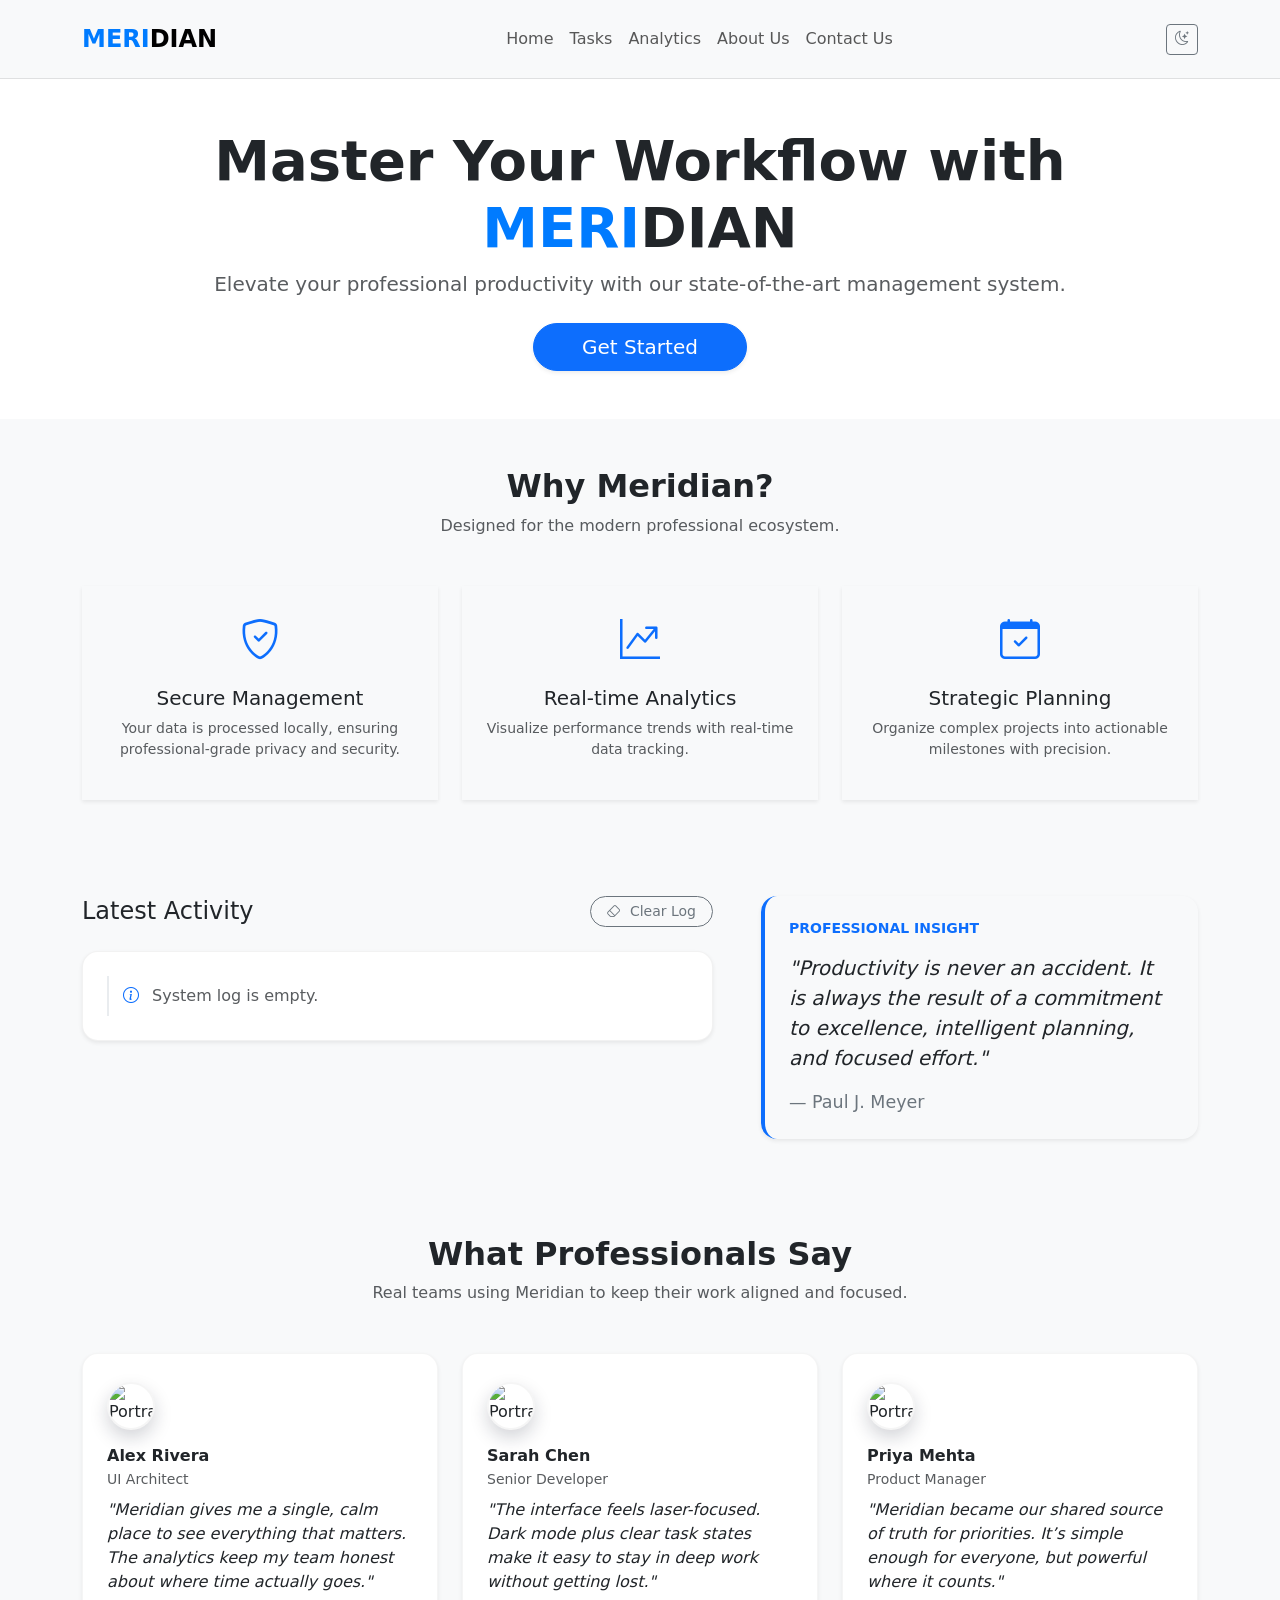
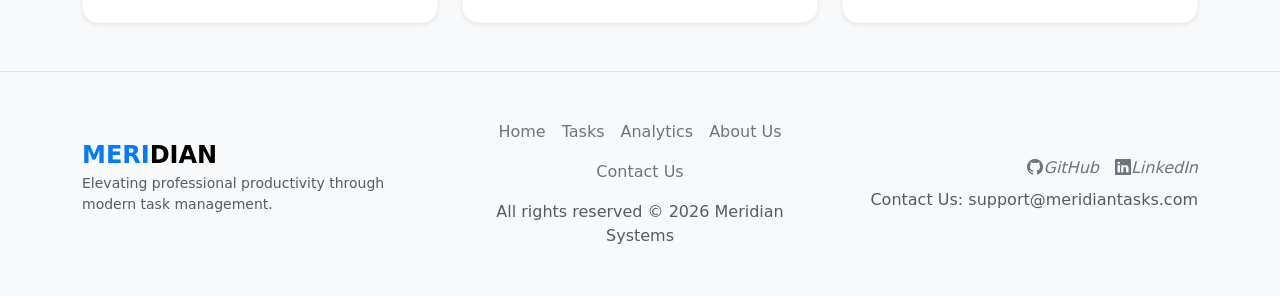
==== commit dcf77b65: "Final changes that needed to be done including refinement, documentation, and appropriate comments" ====
--- a/index.html
+++ b/index.html
@@ -1,5 +1,6 @@
 <!DOCTYPE html>
 <html lang="en">
+<!-- Page head: basic meta tags, Bootstrap, icons and my own CSS + JavaScript files for the home page -->
 <head>
     <meta charset="UTF-8">
     <meta name="viewport" content="width=device-width, initial-scale=1.0">
@@ -21,10 +22,12 @@
 </head>
 <body class="d-flex flex-column min-vh-100">
 
+    <!-- Header placeholder: js/main.js loads the 
+    shared navigation bar using jQuery .load() -->
     <div id="header-placeholder"></div>
 
     <main id="home-content" class="flex-grow-1">
-        
+        <!-- Hero section: main landing banner with title, short description and a button that sends the user to the tasks page -->
         <section class="hero-section py-5">
             <div class="container text-center">
                 <h1 class="display-4 fw-bold">Master Your Workflow with <span class="brand-accent">MERI</span>DIAN</h1>
@@ -32,7 +35,7 @@
                 <a href="tasks.html" class="btn btn-primary btn-lg px-5 rounded-pill shadow-sm">Get Started</a>
             </div>
         </section>
-
+        <!-- Features section: three cards that quickly explain the main benefits of using Meridian (security, analytics, planning) -->
         <section class="features-section py-5 bg-light">
             <div class="container">
                 <div class="text-center mb-5">
@@ -65,18 +68,20 @@
             </div>
         </section>
 
-
+        <!-- Activity + quote section: left side shows recent actions from localStorage, right side shows a daily quote loaded with JavaScript using an API -->
         <section class="activity-section py-5 bg-light">
             <div class="container">
                 <div class="row g-5">
                     <div class="col-lg-7">
+                        <!-- Activity header row: title and a button to clear the saved activity log -->
                         <div class="d-flex justify-content-between align-items-center mb-4">
                             <h2 class="h4 mb-0">Latest Activity</h2>
+                            <!-- Button that clears the activity log saved in localStorage -->
                             <button id="clear-activity" class="btn btn-sm btn-outline-secondary rounded-pill px-3">
                                 <i class="bi bi-eraser me-1"></i> Clear Log
                             </button>
                         </div>
-                        
+                        <!-- Timeline container: js/main.js fills this list with log items (added / completed / deleted tasks) -->
                         <div class="activity-timeline shadow-sm bg-white p-4 rounded-4">
                             <ul id="activity-list" class="list-unstyled mb-0">
                                 <li class="text-muted py-2">
@@ -86,7 +91,7 @@
                             </ul>
                         </div>
                     </div>
-
+                    <!-- Quote box: placeholder where js/api.js injects a motivational quote from an external API or shows a fallback quote -->
                     <div class="col-lg-5">
                         <div id="api-quote-container" class="h-100 p-4 rounded-4 shadow-sm border-start border-primary border-4">
                             <h4 class="mb-3 text-uppercase small fw-bold text-primary">Professional Insight</h4>
@@ -100,6 +105,7 @@
             </div>
         </section>
 
+        <!-- Testimonials section: three static cards with avatar images and short quotes from example professional roles -->
         <section class="testimonials-section py-5">
             <div class="container">
                 <div class="text-center mb-5">
@@ -145,7 +151,7 @@
         </section>
 
     </main>
-
+    <!-- Footer placeholder: js/main.js loads the shared footer HTML here using jQuery .load() -->
     <div id="footer-placeholder"></div>
 
 </body>
--- a/css/global.css
+++ b/css/global.css
@@ -1,4 +1,8 @@
-/* Meridian Global Styles */
+/* Global styles for the whole Meridian app 
+(shared colors, logo style, navbar behavior, dark mode, etc.) */
+
+/* Main theme variables: base colors and transition speed that
+are being reused in other styles */
 :root {
     --meridian-primary: #007bff; /* Professional Blue */
     --meridian-dark: #121212;
@@ -10,41 +14,70 @@
     transition: background-color var(--transition-speed), color var(--transition-speed);
 }
 
-/* Sticky Header styling */
+/* Make the header stick to the top and 
+add a light blur + border so it feels modern when scrolling */
 .sticky-header {
     position: sticky;
     top: 0;
     z-index: 1000;
-    backdrop-filter: blur(10px); /* Modern glassmorphism */
+    backdrop-filter: blur(10px);
     border-bottom: 1px solid rgba(0,0,0,0.1);
 }
 
-/* --- FIX: Modern Navigation Hover Effects --- */
+/* Keep the MERIDIAN logo consistent: "MERI" is blue 
+and "DIAN" follows the current theme colors */
+.navbar-brand, .footer-brand {
+    font-weight: 700;
+    text-decoration: none;
+    font-size: 1.5rem;
+    color: #000000 !important; /* Default 'DIAN' color */
+}
+
+.brand-accent {
+    color: var(--meridian-primary) !important; /* 'MERI' color */
+}
+
+/* Navbar links: small hover movement and color 
+change so the navigation feels interactive */
 .nav-link {
     position: relative;
     font-weight: 500;
     transition: color 0.3s ease, transform 0.2s ease !important;
 }
-
-/* Fixed: Modern color change and slight lift on hover */
 .nav-link:hover {
     color: var(--meridian-primary) !important;
     transform: translateY(-2px); 
 }
 
-/* Fixed: Modern indicator for the Active page */
 .nav-link.active {
     color: var(--meridian-primary) !important;
     font-weight: 700;
 }
 
-/* --- Dark Mode Base Overrides --- */
+.footer-social-link {
+    display: inline-block;
+    font-weight: 500;
+    text-decoration: none;
+    transition: color 0.3s ease, transform 0.2s ease !important;
+}
+
+.footer-social-link:hover {
+    color: var(--meridian-primary) !important;
+    transform: translateY(-2px); 
+}
+
+/* Dark mode base: change body colors when JS adds the "dark-mode" class */
 body.dark-mode {
     background-color: var(--meridian-dark);
     color: #e0e0e0; 
 }
 
-/* --- Dark Mode Visibility Overrides for Header/Footer --- */
+/* In dark mode, force the DIAN part of the logo to white so it stays readable */
+body.dark-mode .navbar-brand, 
+body.dark-mode .footer-brand {
+    color: #ffffff !important;
+}
+
 body.dark-mode .navbar, 
 body.dark-mode footer,
 body.dark-mode .bg-light {
@@ -60,13 +93,8 @@
     color: #e0e0e0 !important;
 }
 
-/* Fixed: Hover state for dark mode specifically */
 body.dark-mode .nav-link:hover {
-    color: #4dabff !important; /* Slightly lighter blue for better contrast on dark */
-}
-
-body.dark-mode .navbar-brand {
-    color: #ffffff !important;
+    color: #4dabff !important;
 }
 
 body.dark-mode .border-top,
@@ -74,16 +102,15 @@
     border-color: #333 !important;
 }
 
-body.dark-mode footer .text-secondary {
+body.dark-mode footer .footer-social-link {
     color: #adb5bd !important;
 }
 
-body.dark-mode .sticky-header {
-    background-color: rgba(18, 18, 18, 0.8);
-    border-bottom-color: rgba(255,255,255,0.1);
+body.dark-mode footer .footer-social-link:hover {
+    color: #4dabff !important;
 }
 
-/* Smooth transitions for all themeable elements */
-.navbar, .nav-link, body, .btn, .card, .list-group-item {
+.navbar, .nav-link, body, .btn, .card, .list-group-item 
+{
     transition: background-color 0.3s ease, color 0.3s ease, border-color 0.3s ease;
 }
--- a/css/home.css
+++ b/css/home.css
@@ -1,4 +1,4 @@
-/* FIXED: Modern Activity Timeline Styling */
+/* Home page styles: activity timeline and testimonials section (plus hover and dark mode tweaks) */
 .activity-timeline {
     border: 1px solid rgba(0,0,0,0.05);
     max-height: 400px;
@@ -41,7 +41,7 @@
     z-index: 1;
 }
 
-/* FIXED: Dark Mode Compatibility for Timeline */
+/* Dark mode tweaks so the activity timeline still looks clear on a dark background */
 body.dark-mode .activity-timeline {
     background-color: #1f1f1f !important;
     border-color: #333;
@@ -55,42 +55,47 @@
     border-color: #1f1f1f;
 }
 
-/* --- FIXED: Dynamic Testimonial Carousel Theme --- */
-.testimonial-card {
-    background-color: #ffffff; /* Default light mode background */
-    color: #212529; /* Default dark text */
-    transition: background-color var(--transition-speed) ease, color var(--transition-speed) ease;
-    min-height: 250px;
-    display: flex;
-    flex-direction: column;
-    justify-content: center;
-    align-items: center;
+/* Testimonials grid: background and card layout for the three feedback cards on the home page */
+.testimonials-section {
+    background-color: #f8f9fa;
 }
 
-/* Specific styling for the fst-italic quotes to ensure they stand out */
-.testimonial-card h4 {
-    font-weight: 500;
-    max-width: 800px;
-    margin: 0 auto;
+body.dark-mode .testimonials-section {
+    background-color: #151515;
 }
 
-/* FIXED: Dark Mode Testimonial Override */
-body.dark-mode .testimonial-card {
-    background-color: #1f1f1f !important; /* Matches your current dark mode surface color */
-    color: #f8f9fa !important; /* High contrast light text */
+.testimonial-card {
+    background-color: #ffffff;
+    color: #212529;
+    border-radius: 1rem;
+    padding: 1.75rem 1.5rem;
+    border: 1px solid rgba(0,0,0,0.04);
+    transition: transform 0.25s ease, box-shadow 0.25s ease, background-color var(--transition-speed) ease, color var(--transition-speed) ease, border-color 0.25s ease;
 }
 
-/* Ensuring carousel controls are visible in both modes */
-.carousel-control-prev-icon,
-.carousel-control-next-icon {
-    filter: invert(0); /* Default */
-    transition: filter 0.3s ease;
+.testimonial-card:hover {
+    transform: translateY(-4px);
+    box-shadow: 0 18px 40px rgba(15, 23, 42, 0.10);
+    border-color: rgba(0,0,0,0.1);
 }
 
-body.dark-mode .carousel-control-prev-icon,
-body.dark-mode .carousel-control-next-icon {
-    filter: invert(1); /* Makes controls white/visible on dark backgrounds */
+.testimonial-avatar {
+    width: 48px;
+    height: 48px;
+    border-radius: 999px;
+    overflow: hidden;
+    border: 2px solid rgba(0,0,0,0.04);
+    box-shadow: 0 8px 18px rgba(15,23,42,0.18);
 }
 
-/* --- End of Carousel Fix --- */
+.testimonial-avatar img {
+    width: 100%;
+    height: 100%;
+    object-fit: cover;
+}
 
+body.dark-mode .testimonial-card {
+    background-color: #1f1f1f !important;
+    color: #f8f9fa !important;
+    border-color: #333 !important;
+}
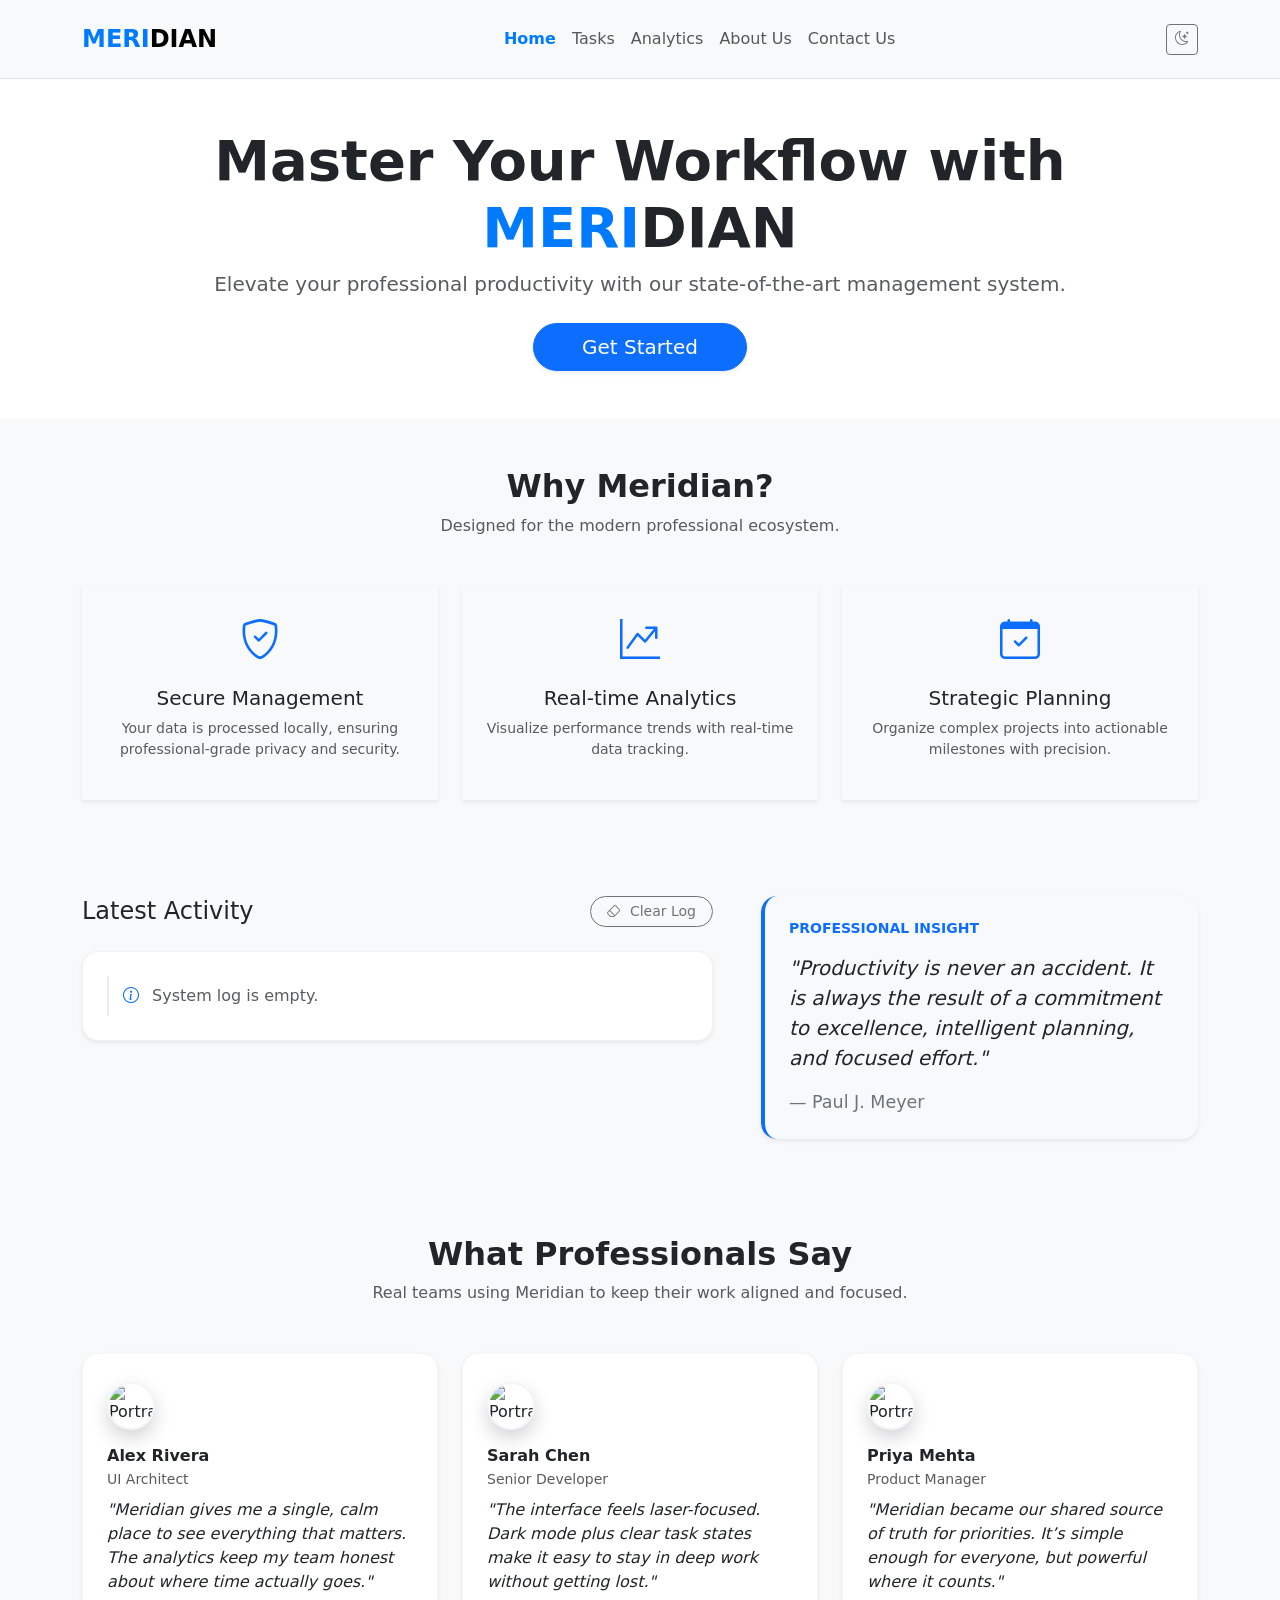
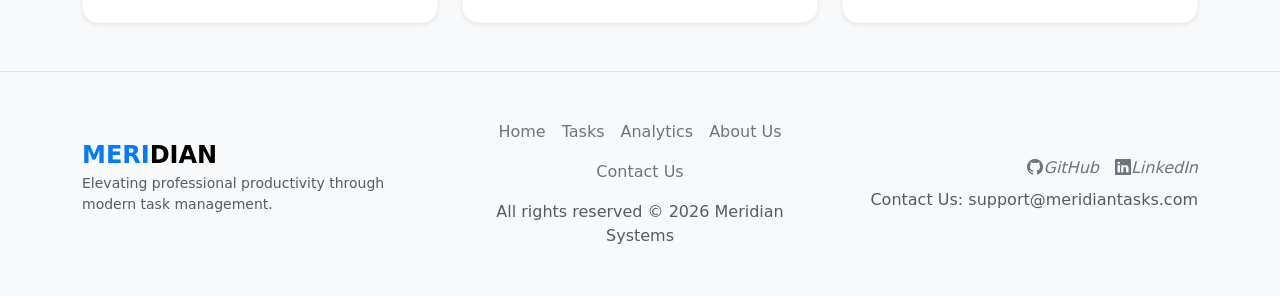
==== commit 57f6cbc7: "Last few changes" ====
--- a/index.html
+++ b/index.html
@@ -117,7 +117,7 @@
                     <div class="col-md-4">
                         <article class="testimonial-card h-100 shadow-sm">
                             <div class="testimonial-avatar mb-3">
-                                <img src="/assets/avatars/UI Architect.png" alt="Portrait of Alex Rivera">
+                                <img src="assets/avatars/UI Architect.png" alt="Portrait of Alex Rivera">
                             </div>
                             <h3 class="h6 fw-bold mb-1">Alex Rivera</h3>
                             <p class="text-muted small mb-2">UI Architect</p>
@@ -128,7 +128,7 @@
                     <div class="col-md-4">
                         <article class="testimonial-card h-100 shadow-sm">
                             <div class="testimonial-avatar mb-3">
-                                <img src="/assets/avatars/Senior Developer.png" alt="Portrait of Sarah Chen">
+                                <img src="assets/avatars/Senior Developer.png" alt="Portrait of Sarah Chen">
                             </div>
                             <h3 class="h6 fw-bold mb-1">Sarah Chen</h3>
                             <p class="text-muted small mb-2">Senior Developer</p>
@@ -139,7 +139,7 @@
                     <div class="col-md-4">
                         <article class="testimonial-card h-100 shadow-sm">
                             <div class="testimonial-avatar mb-3">
-                                <img src="/assets/avatars/Product Manager.png" alt="Portrait of Priya Mehta">
+                                <img src="assets/avatars/Product Manager.png" alt="Portrait of Priya Mehta">
                             </div>
                             <h3 class="h6 fw-bold mb-1">Priya Mehta</h3>
                             <p class="text-muted small mb-2">Product Manager</p>
